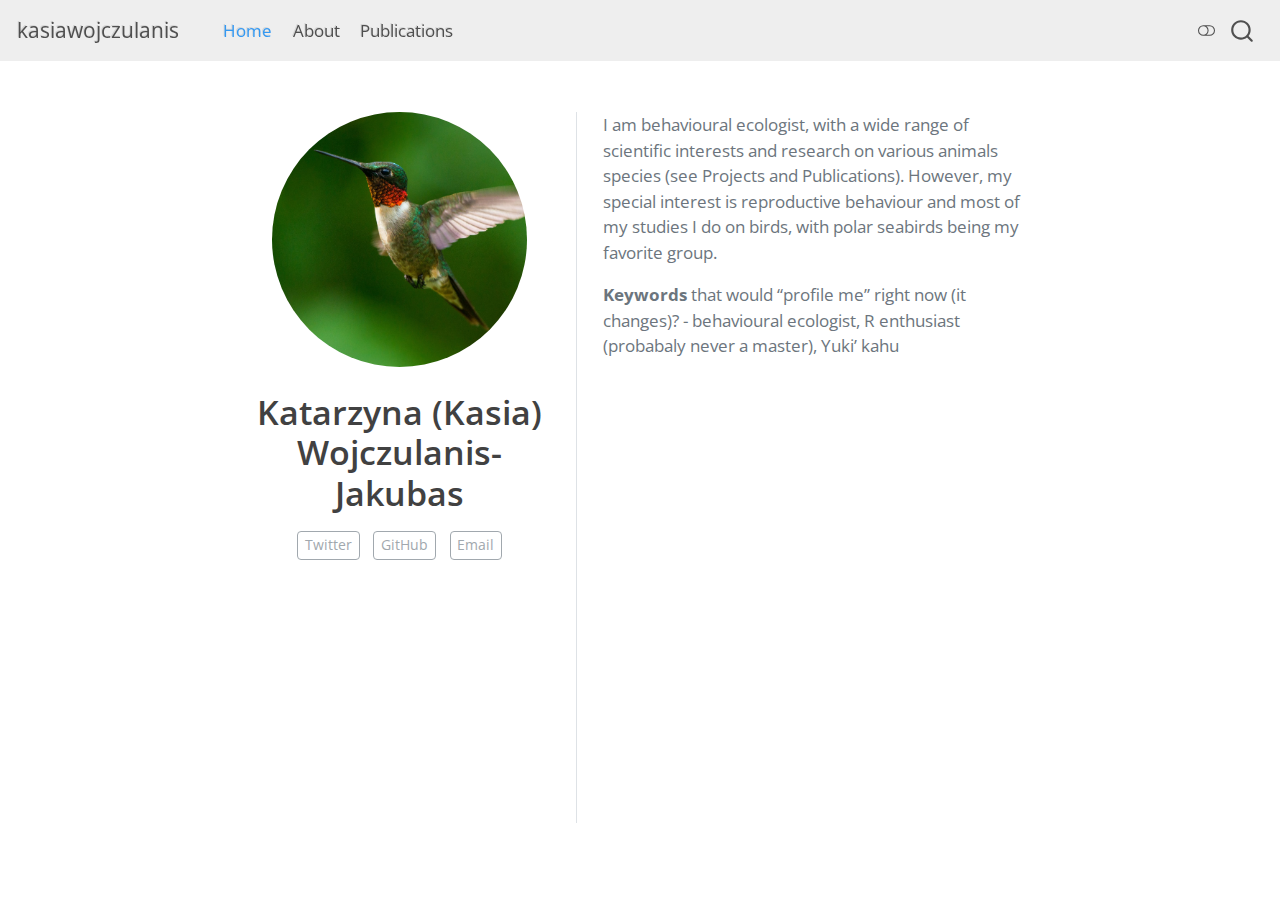
==== docs/index.html @ f1d2ea13 "front page and layout" ====
<!DOCTYPE html>
<html xmlns="http://www.w3.org/1999/xhtml" lang="en" xml:lang="en"><head>

<meta charset="utf-8">
<meta name="generator" content="quarto-1.3.450">

<meta name="viewport" content="width=device-width, initial-scale=1.0, user-scalable=yes">


<title>kasiawojczulanis - Katarzyna (Kasia) Wojczulanis-Jakubas</title>
<style>
code{white-space: pre-wrap;}
span.smallcaps{font-variant: small-caps;}
div.columns{display: flex; gap: min(4vw, 1.5em);}
div.column{flex: auto; overflow-x: auto;}
div.hanging-indent{margin-left: 1.5em; text-indent: -1.5em;}
ul.task-list{list-style: none;}
ul.task-list li input[type="checkbox"] {
  width: 0.8em;
  margin: 0 0.8em 0.2em -1em; /* quarto-specific, see https://github.com/quarto-dev/quarto-cli/issues/4556 */ 
  vertical-align: middle;
}
</style>


<script src="site_libs/quarto-nav/quarto-nav.js"></script>
<script src="site_libs/quarto-nav/headroom.min.js"></script>
<script src="site_libs/clipboard/clipboard.min.js"></script>
<script src="site_libs/quarto-search/autocomplete.umd.js"></script>
<script src="site_libs/quarto-search/fuse.min.js"></script>
<script src="site_libs/quarto-search/quarto-search.js"></script>
<meta name="quarto:offset" content="./">
<script src="site_libs/quarto-html/quarto.js"></script>
<script src="site_libs/quarto-html/popper.min.js"></script>
<script src="site_libs/quarto-html/tippy.umd.min.js"></script>
<link href="site_libs/quarto-html/tippy.css" rel="stylesheet">
<link href="site_libs/quarto-html/quarto-syntax-highlighting.css" rel="stylesheet" class="quarto-color-scheme" id="quarto-text-highlighting-styles">
<link href="site_libs/quarto-html/quarto-syntax-highlighting-dark.css" rel="prefetch" class="quarto-color-scheme quarto-color-alternate" id="quarto-text-highlighting-styles">
<script src="site_libs/bootstrap/bootstrap.min.js"></script>
<link href="site_libs/bootstrap/bootstrap-icons.css" rel="stylesheet">
<link href="site_libs/bootstrap/bootstrap.min.css" rel="stylesheet" class="quarto-color-scheme" id="quarto-bootstrap" data-mode="light">
<link href="site_libs/bootstrap/bootstrap-dark.min.css" rel="prefetch" class="quarto-color-scheme quarto-color-alternate" id="quarto-bootstrap" data-mode="dark">
<script id="quarto-search-options" type="application/json">{
  "location": "navbar",
  "copy-button": false,
  "collapse-after": 3,
  "panel-placement": "end",
  "type": "overlay",
  "limit": 20,
  "language": {
    "search-no-results-text": "No results",
    "search-matching-documents-text": "matching documents",
    "search-copy-link-title": "Copy link to search",
    "search-hide-matches-text": "Hide additional matches",
    "search-more-match-text": "more match in this document",
    "search-more-matches-text": "more matches in this document",
    "search-clear-button-title": "Clear",
    "search-detached-cancel-button-title": "Cancel",
    "search-submit-button-title": "Submit",
    "search-label": "Search"
  }
}</script>


<link rel="stylesheet" href="styles.css">
</head>

<body class="nav-fixed fullcontent">

<div id="quarto-search-results"></div>
  <header id="quarto-header" class="headroom fixed-top">
    <nav class="navbar navbar-expand-lg navbar-dark ">
      <div class="navbar-container container-fluid">
      <div class="navbar-brand-container">
    <a class="navbar-brand" href="./index.html">
    <span class="navbar-title">kasiawojczulanis</span>
    </a>
  </div>
            <div id="quarto-search" class="" title="Search"></div>
          <button class="navbar-toggler" type="button" data-bs-toggle="collapse" data-bs-target="#navbarCollapse" aria-controls="navbarCollapse" aria-expanded="false" aria-label="Toggle navigation" onclick="if (window.quartoToggleHeadroom) { window.quartoToggleHeadroom(); }">
  <span class="navbar-toggler-icon"></span>
</button>
          <div class="collapse navbar-collapse" id="navbarCollapse">
            <ul class="navbar-nav navbar-nav-scroll me-auto">
  <li class="nav-item">
    <a class="nav-link active" href="./index.html" rel="" target="" aria-current="page">
 <span class="menu-text">Home</span></a>
  </li>  
  <li class="nav-item">
    <a class="nav-link" href="./about.html" rel="" target="">
 <span class="menu-text">About</span></a>
  </li>  
  <li class="nav-item">
    <a class="nav-link" href="./publications.html" rel="" target="">
 <span class="menu-text">Publications</span></a>
  </li>  
</ul>
            <div class="quarto-navbar-tools ms-auto">
  <a href="" class="quarto-color-scheme-toggle quarto-navigation-tool  px-1" onclick="window.quartoToggleColorScheme(); return false;" title="Toggle dark mode"><i class="bi"></i></a>
</div>
          </div> <!-- /navcollapse -->
      </div> <!-- /container-fluid -->
    </nav>
</header>
<!-- content -->
<div id="quarto-content" class="quarto-container page-columns page-rows-contents page-layout-article page-navbar">
<!-- sidebar -->
<!-- margin-sidebar -->
    
<!-- main -->
<div class="quarto-about-trestles">
  <div class="about-entity">
    <img src="ja.jpg" class="about-image
  round " style="height: 15em; width: 15em;">
<header id="title-block-header" class="quarto-title-block default">
<div class="quarto-title">
<h1 class="title">Katarzyna (Kasia) Wojczulanis-Jakubas</h1>
</div>
<div class="quarto-title-meta">
  </div>
</header>
    <div class="about-links">
  <a href="https://twitter.com/wojczulanis13" class="about-link" rel="" target="">
     <span class="about-link-text">Twitter</span>
  </a>
  <a href="https://github.com/kasiawojczulanis" class="about-link" rel="" target="">
     <span class="about-link-text">GitHub</span>
  </a>
  <a href="mailto:katarzyna.wojczulanis-jakubas@ug.edu.pl" class="about-link" rel="" target="">
     <span class="about-link-text">Email</span>
  </a>
</div>
  </div>
  <div class="about-contents"><main class="content" id="quarto-document-content">
<p>I am behavioural ecologist, with a wide range of scientific interests and research on various animals species (see Projects and Publications). However, my special interest is reproductive behaviour and most of my studies I do on birds, with polar seabirds being my favorite group.</p>
<p><strong>Keywords</strong> that would “profile me” right now (it changes)? - behavioural ecologist, R enthusiast (probabaly never a master), Yuki’ kahu</p>


</main></div>
</div>
 <!-- /main -->
<script id="quarto-html-after-body" type="application/javascript">
window.document.addEventListener("DOMContentLoaded", function (event) {
  const toggleBodyColorMode = (bsSheetEl) => {
    const mode = bsSheetEl.getAttribute("data-mode");
    const bodyEl = window.document.querySelector("body");
    if (mode === "dark") {
      bodyEl.classList.add("quarto-dark");
      bodyEl.classList.remove("quarto-light");
    } else {
      bodyEl.classList.add("quarto-light");
      bodyEl.classList.remove("quarto-dark");
    }
  }
  const toggleBodyColorPrimary = () => {
    const bsSheetEl = window.document.querySelector("link#quarto-bootstrap");
    if (bsSheetEl) {
      toggleBodyColorMode(bsSheetEl);
    }
  }
  toggleBodyColorPrimary();  
  const disableStylesheet = (stylesheets) => {
    for (let i=0; i < stylesheets.length; i++) {
      const stylesheet = stylesheets[i];
      stylesheet.rel = 'prefetch';
    }
  }
  const enableStylesheet = (stylesheets) => {
    for (let i=0; i < stylesheets.length; i++) {
      const stylesheet = stylesheets[i];
      stylesheet.rel = 'stylesheet';
    }
  }
  const manageTransitions = (selector, allowTransitions) => {
    const els = window.document.querySelectorAll(selector);
    for (let i=0; i < els.length; i++) {
      const el = els[i];
      if (allowTransitions) {
        el.classList.remove('notransition');
      } else {
        el.classList.add('notransition');
      }
    }
  }
  const toggleColorMode = (alternate) => {
    // Switch the stylesheets
    const alternateStylesheets = window.document.querySelectorAll('link.quarto-color-scheme.quarto-color-alternate');
    manageTransitions('#quarto-margin-sidebar .nav-link', false);
    if (alternate) {
      enableStylesheet(alternateStylesheets);
      for (const sheetNode of alternateStylesheets) {
        if (sheetNode.id === "quarto-bootstrap") {
          toggleBodyColorMode(sheetNode);
        }
      }
    } else {
      disableStylesheet(alternateStylesheets);
      toggleBodyColorPrimary();
    }
    manageTransitions('#quarto-margin-sidebar .nav-link', true);
    // Switch the toggles
    const toggles = window.document.querySelectorAll('.quarto-color-scheme-toggle');
    for (let i=0; i < toggles.length; i++) {
      const toggle = toggles[i];
      if (toggle) {
        if (alternate) {
          toggle.classList.add("alternate");     
        } else {
          toggle.classList.remove("alternate");
        }
      }
    }
    // Hack to workaround the fact that safari doesn't
    // properly recolor the scrollbar when toggling (#1455)
    if (navigator.userAgent.indexOf('Safari') > 0 && navigator.userAgent.indexOf('Chrome') == -1) {
      manageTransitions("body", false);
      window.scrollTo(0, 1);
      setTimeout(() => {
        window.scrollTo(0, 0);
        manageTransitions("body", true);
      }, 40);  
    }
  }
  const isFileUrl = () => { 
    return window.location.protocol === 'file:';
  }
  const hasAlternateSentinel = () => {  
    let styleSentinel = getColorSchemeSentinel();
    if (styleSentinel !== null) {
      return styleSentinel === "alternate";
    } else {
      return false;
    }
  }
  const setStyleSentinel = (alternate) => {
    const value = alternate ? "alternate" : "default";
    if (!isFileUrl()) {
      window.localStorage.setItem("quarto-color-scheme", value);
    } else {
      localAlternateSentinel = value;
    }
  }
  const getColorSchemeSentinel = () => {
    if (!isFileUrl()) {
      const storageValue = window.localStorage.getItem("quarto-color-scheme");
      return storageValue != null ? storageValue : localAlternateSentinel;
    } else {
      return localAlternateSentinel;
    }
  }
  let localAlternateSentinel = 'default';
  // Dark / light mode switch
  window.quartoToggleColorScheme = () => {
    // Read the current dark / light value 
    let toAlternate = !hasAlternateSentinel();
    toggleColorMode(toAlternate);
    setStyleSentinel(toAlternate);
  };
  // Ensure there is a toggle, if there isn't float one in the top right
  if (window.document.querySelector('.quarto-color-scheme-toggle') === null) {
    const a = window.document.createElement('a');
    a.classList.add('top-right');
    a.classList.add('quarto-color-scheme-toggle');
    a.href = "";
    a.onclick = function() { try { window.quartoToggleColorScheme(); } catch {} return false; };
    const i = window.document.createElement("i");
    i.classList.add('bi');
    a.appendChild(i);
    window.document.body.appendChild(a);
  }
  // Switch to dark mode if need be
  if (hasAlternateSentinel()) {
    toggleColorMode(true);
  } else {
    toggleColorMode(false);
  }
  const isCodeAnnotation = (el) => {
    for (const clz of el.classList) {
      if (clz.startsWith('code-annotation-')) {                     
        return true;
      }
    }
    return false;
  }
  const clipboard = new window.ClipboardJS('.code-copy-button', {
    text: function(trigger) {
      const codeEl = trigger.previousElementSibling.cloneNode(true);
      for (const childEl of codeEl.children) {
        if (isCodeAnnotation(childEl)) {
          childEl.remove();
        }
      }
      return codeEl.innerText;
    }
  });
  clipboard.on('success', function(e) {
    // button target
    const button = e.trigger;
    // don't keep focus
    button.blur();
    // flash "checked"
    button.classList.add('code-copy-button-checked');
    var currentTitle = button.getAttribute("title");
    button.setAttribute("title", "Copied!");
    let tooltip;
    if (window.bootstrap) {
      button.setAttribute("data-bs-toggle", "tooltip");
      button.setAttribute("data-bs-placement", "left");
      button.setAttribute("data-bs-title", "Copied!");
      tooltip = new bootstrap.Tooltip(button, 
        { trigger: "manual", 
          customClass: "code-copy-button-tooltip",
          offset: [0, -8]});
      tooltip.show();    
    }
    setTimeout(function() {
      if (tooltip) {
        tooltip.hide();
        button.removeAttribute("data-bs-title");
        button.removeAttribute("data-bs-toggle");
        button.removeAttribute("data-bs-placement");
      }
      button.setAttribute("title", currentTitle);
      button.classList.remove('code-copy-button-checked');
    }, 1000);
    // clear code selection
    e.clearSelection();
  });
  function tippyHover(el, contentFn) {
    const config = {
      allowHTML: true,
      content: contentFn,
      maxWidth: 500,
      delay: 100,
      arrow: false,
      appendTo: function(el) {
          return el.parentElement;
      },
      interactive: true,
      interactiveBorder: 10,
      theme: 'quarto',
      placement: 'bottom-start'
    };
    window.tippy(el, config); 
  }
  const noterefs = window.document.querySelectorAll('a[role="doc-noteref"]');
  for (var i=0; i<noterefs.length; i++) {
    const ref = noterefs[i];
    tippyHover(ref, function() {
      // use id or data attribute instead here
      let href = ref.getAttribute('data-footnote-href') || ref.getAttribute('href');
      try { href = new URL(href).hash; } catch {}
      const id = href.replace(/^#\/?/, "");
      const note = window.document.getElementById(id);
      return note.innerHTML;
    });
  }
      let selectedAnnoteEl;
      const selectorForAnnotation = ( cell, annotation) => {
        let cellAttr = 'data-code-cell="' + cell + '"';
        let lineAttr = 'data-code-annotation="' +  annotation + '"';
        const selector = 'span[' + cellAttr + '][' + lineAttr + ']';
        return selector;
      }
      const selectCodeLines = (annoteEl) => {
        const doc = window.document;
        const targetCell = annoteEl.getAttribute("data-target-cell");
        const targetAnnotation = annoteEl.getAttribute("data-target-annotation");
        const annoteSpan = window.document.querySelector(selectorForAnnotation(targetCell, targetAnnotation));
        const lines = annoteSpan.getAttribute("data-code-lines").split(",");
        const lineIds = lines.map((line) => {
          return targetCell + "-" + line;
        })
        let top = null;
        let height = null;
        let parent = null;
        if (lineIds.length > 0) {
            //compute the position of the single el (top and bottom and make a div)
            const el = window.document.getElementById(lineIds[0]);
            top = el.offsetTop;
            height = el.offsetHeight;
            parent = el.parentElement.parentElement;
          if (lineIds.length > 1) {
            const lastEl = window.document.getElementById(lineIds[lineIds.length - 1]);
            const bottom = lastEl.offsetTop + lastEl.offsetHeight;
            height = bottom - top;
          }
          if (top !== null && height !== null && parent !== null) {
            // cook up a div (if necessary) and position it 
            let div = window.document.getElementById("code-annotation-line-highlight");
            if (div === null) {
              div = window.document.createElement("div");
              div.setAttribute("id", "code-annotation-line-highlight");
              div.style.position = 'absolute';
              parent.appendChild(div);
            }
            div.style.top = top - 2 + "px";
            div.style.height = height + 4 + "px";
            let gutterDiv = window.document.getElementById("code-annotation-line-highlight-gutter");
            if (gutterDiv === null) {
              gutterDiv = window.document.createElement("div");
              gutterDiv.setAttribute("id", "code-annotation-line-highlight-gutter");
              gutterDiv.style.position = 'absolute';
              const codeCell = window.document.getElementById(targetCell);
              const gutter = codeCell.querySelector('.code-annotation-gutter');
              gutter.appendChild(gutterDiv);
            }
            gutterDiv.style.top = top - 2 + "px";
            gutterDiv.style.height = height + 4 + "px";
          }
          selectedAnnoteEl = annoteEl;
        }
      };
      const unselectCodeLines = () => {
        const elementsIds = ["code-annotation-line-highlight", "code-annotation-line-highlight-gutter"];
        elementsIds.forEach((elId) => {
          const div = window.document.getElementById(elId);
          if (div) {
            div.remove();
          }
        });
        selectedAnnoteEl = undefined;
      };
      // Attach click handler to the DT
      const annoteDls = window.document.querySelectorAll('dt[data-target-cell]');
      for (const annoteDlNode of annoteDls) {
        annoteDlNode.addEventListener('click', (event) => {
          const clickedEl = event.target;
          if (clickedEl !== selectedAnnoteEl) {
            unselectCodeLines();
            const activeEl = window.document.querySelector('dt[data-target-cell].code-annotation-active');
            if (activeEl) {
              activeEl.classList.remove('code-annotation-active');
            }
            selectCodeLines(clickedEl);
            clickedEl.classList.add('code-annotation-active');
          } else {
            // Unselect the line
            unselectCodeLines();
            clickedEl.classList.remove('code-annotation-active');
          }
        });
      }
  const findCites = (el) => {
    const parentEl = el.parentElement;
    if (parentEl) {
      const cites = parentEl.dataset.cites;
      if (cites) {
        return {
          el,
          cites: cites.split(' ')
        };
      } else {
        return findCites(el.parentElement)
      }
    } else {
      return undefined;
    }
  };
  var bibliorefs = window.document.querySelectorAll('a[role="doc-biblioref"]');
  for (var i=0; i<bibliorefs.length; i++) {
    const ref = bibliorefs[i];
    const citeInfo = findCites(ref);
    if (citeInfo) {
      tippyHover(citeInfo.el, function() {
        var popup = window.document.createElement('div');
        citeInfo.cites.forEach(function(cite) {
          var citeDiv = window.document.createElement('div');
          citeDiv.classList.add('hanging-indent');
          citeDiv.classList.add('csl-entry');
          var biblioDiv = window.document.getElementById('ref-' + cite);
          if (biblioDiv) {
            citeDiv.innerHTML = biblioDiv.innerHTML;
          }
          popup.appendChild(citeDiv);
        });
        return popup.innerHTML;
      });
    }
  }
});
</script>
</div> <!-- /content -->



</body></html>
---- docs/site_libs/quarto-html/tippy.css ----
.tippy-box[data-animation=fade][data-state=hidden]{opacity:0}[data-tippy-root]{max-width:calc(100vw - 10px)}.tippy-box{position:relative;background-color:#333;color:#fff;border-radius:4px;font-size:14px;line-height:1.4;white-space:normal;outline:0;transition-property:transform,visibility,opacity}.tippy-box[data-placement^=top]>.tippy-arrow{bottom:0}.tippy-box[data-placement^=top]>.tippy-arrow:before{bottom:-7px;left:0;border-width:8px 8px 0;border-top-color:initial;transform-origin:center top}.tippy-box[data-placement^=bottom]>.tippy-arrow{top:0}.tippy-box[data-placement^=bottom]>.tippy-arrow:before{top:-7px;left:0;border-width:0 8px 8px;border-bottom-color:initial;transform-origin:center bottom}.tippy-box[data-placement^=left]>.tippy-arrow{right:0}.tippy-box[data-placement^=left]>.tippy-arrow:before{border-width:8px 0 8px 8px;border-left-color:initial;right:-7px;transform-origin:center left}.tippy-box[data-placement^=right]>.tippy-arrow{left:0}.tippy-box[data-placement^=right]>.tippy-arrow:before{left:-7px;border-width:8px 8px 8px 0;border-right-color:initial;transform-origin:center right}.tippy-box[data-inertia][data-state=visible]{transition-timing-function:cubic-bezier(.54,1.5,.38,1.11)}.tippy-arrow{width:16px;height:16px;color:#333}.tippy-arrow:before{content:"";position:absolute;border-color:transparent;border-style:solid}.tippy-content{position:relative;padding:5px 9px;z-index:1}
---- docs/site_libs/quarto-html/quarto-syntax-highlighting.css ----
/* quarto syntax highlight colors */
:root {
  --quarto-hl-ot-color: #003B4F;
  --quarto-hl-at-color: #657422;
  --quarto-hl-ss-color: #20794D;
  --quarto-hl-an-color: #5E5E5E;
  --quarto-hl-fu-color: #4758AB;
  --quarto-hl-st-color: #20794D;
  --quarto-hl-cf-color: #003B4F;
  --quarto-hl-op-color: #5E5E5E;
  --quarto-hl-er-color: #AD0000;
  --quarto-hl-bn-color: #AD0000;
  --quarto-hl-al-color: #AD0000;
  --quarto-hl-va-color: #111111;
  --quarto-hl-bu-color: inherit;
  --quarto-hl-ex-color: inherit;
  --quarto-hl-pp-color: #AD0000;
  --quarto-hl-in-color: #5E5E5E;
  --quarto-hl-vs-color: #20794D;
  --quarto-hl-wa-color: #5E5E5E;
  --quarto-hl-do-color: #5E5E5E;
  --quarto-hl-im-color: #00769E;
  --quarto-hl-ch-color: #20794D;
  --quarto-hl-dt-color: #AD0000;
  --quarto-hl-fl-color: #AD0000;
  --quarto-hl-co-color: #5E5E5E;
  --quarto-hl-cv-color: #5E5E5E;
  --quarto-hl-cn-color: #8f5902;
  --quarto-hl-sc-color: #5E5E5E;
  --quarto-hl-dv-color: #AD0000;
  --quarto-hl-kw-color: #003B4F;
}

/* other quarto variables */
:root {
  --quarto-font-monospace: SFMono-Regular, Menlo, Monaco, Consolas, "Liberation Mono", "Courier New", monospace;
}

pre > code.sourceCode > span {
  color: #003B4F;
}

code span {
  color: #003B4F;
}

code.sourceCode > span {
  color: #003B4F;
}

div.sourceCode,
div.sourceCode pre.sourceCode {
  color: #003B4F;
}

code span.ot {
  color: #003B4F;
  font-style: inherit;
}

code span.at {
  color: #657422;
  font-style: inherit;
}

code span.ss {
  color: #20794D;
  font-style: inherit;
}

code span.an {
  color: #5E5E5E;
  font-style: inherit;
}

code span.fu {
  color: #4758AB;
  font-style: inherit;
}

code span.st {
  color: #20794D;
  font-style: inherit;
}

code span.cf {
  color: #003B4F;
  font-style: inherit;
}

code span.op {
  color: #5E5E5E;
  font-style: inherit;
}

code span.er {
  color: #AD0000;
  font-style: inherit;
}

code span.bn {
  color: #AD0000;
  font-style: inherit;
}

code span.al {
  color: #AD0000;
  font-style: inherit;
}

code span.va {
  color: #111111;
  font-style: inherit;
}

code span.bu {
  font-style: inherit;
}

code span.ex {
  font-style: inherit;
}

code span.pp {
  color: #AD0000;
  font-style: inherit;
}

code span.in {
  color: #5E5E5E;
  font-style: inherit;
}

code span.vs {
  color: #20794D;
  font-style: inherit;
}

code span.wa {
  color: #5E5E5E;
  font-style: italic;
}

code span.do {
  color: #5E5E5E;
  font-style: italic;
}

code span.im {
  color: #00769E;
  font-style: inherit;
}

code span.ch {
  color: #20794D;
  font-style: inherit;
}

code span.dt {
  color: #AD0000;
  font-style: inherit;
}

code span.fl {
  color: #AD0000;
  font-style: inherit;
}

code span.co {
  color: #5E5E5E;
  font-style: inherit;
}

code span.cv {
  color: #5E5E5E;
  font-style: italic;
}

code span.cn {
  color: #8f5902;
  font-style: inherit;
}

code span.sc {
  color: #5E5E5E;
  font-style: inherit;
}

code span.dv {
  color: #AD0000;
  font-style: inherit;
}

code span.kw {
  color: #003B4F;
  font-style: inherit;
}

.prevent-inlining {
  content: "</";
}

/*# sourceMappingURL=debc5d5d77c3f9108843748ff7464032.css.map */
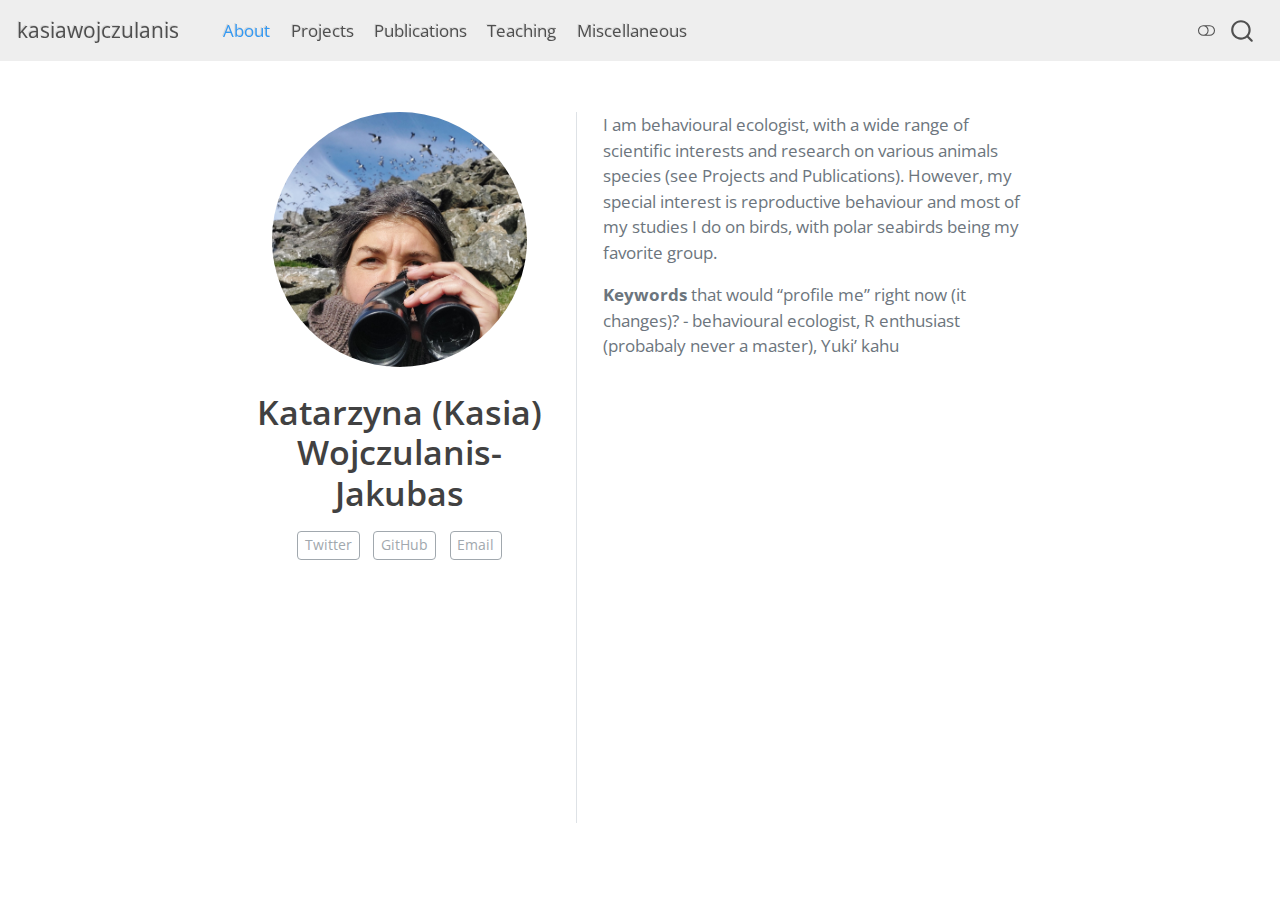
==== commit 674c3c83: "fix 1828" ====
--- a/docs/index.html
+++ b/docs/index.html
@@ -84,15 +84,23 @@
             <ul class="navbar-nav navbar-nav-scroll me-auto">
   <li class="nav-item">
     <a class="nav-link active" href="./index.html" rel="" target="" aria-current="page">
- <span class="menu-text">Home</span></a>
+ <span class="menu-text">About</span></a>
   </li>  
   <li class="nav-item">
-    <a class="nav-link" href="./about.html" rel="" target="">
- <span class="menu-text">About</span></a>
+    <a class="nav-link" href="./projects.html" rel="" target="">
+ <span class="menu-text">Projects</span></a>
   </li>  
   <li class="nav-item">
     <a class="nav-link" href="./publications.html" rel="" target="">
  <span class="menu-text">Publications</span></a>
+  </li>  
+  <li class="nav-item">
+    <a class="nav-link" href="./teaching.html" rel="" target="">
+ <span class="menu-text">Teaching</span></a>
+  </li>  
+  <li class="nav-item">
+    <a class="nav-link" href="./miscellaneous.html" rel="" target="">
+ <span class="menu-text">Miscellaneous</span></a>
   </li>  
 </ul>
             <div class="quarto-navbar-tools ms-auto">
--- a/docs/site_libs/quarto-html/quarto-syntax-highlighting-dark.css
+++ b/docs/site_libs/quarto-html/quarto-syntax-highlighting-dark.css
@@ -0,0 +1,189 @@
+/* quarto syntax highlight colors */
+:root {
+  --quarto-hl-al-color: #f07178;
+  --quarto-hl-an-color: #d4d0ab;
+  --quarto-hl-at-color: #00e0e0;
+  --quarto-hl-bn-color: #d4d0ab;
+  --quarto-hl-bu-color: #abe338;
+  --quarto-hl-ch-color: #abe338;
+  --quarto-hl-co-color: #f8f8f2;
+  --quarto-hl-cv-color: #ffd700;
+  --quarto-hl-cn-color: #ffd700;
+  --quarto-hl-cf-color: #ffa07a;
+  --quarto-hl-dt-color: #ffa07a;
+  --quarto-hl-dv-color: #d4d0ab;
+  --quarto-hl-do-color: #f8f8f2;
+  --quarto-hl-er-color: #f07178;
+  --quarto-hl-ex-color: #00e0e0;
+  --quarto-hl-fl-color: #d4d0ab;
+  --quarto-hl-fu-color: #ffa07a;
+  --quarto-hl-im-color: #abe338;
+  --quarto-hl-in-color: #d4d0ab;
+  --quarto-hl-kw-color: #ffa07a;
+  --quarto-hl-op-color: #ffa07a;
+  --quarto-hl-ot-color: #00e0e0;
+  --quarto-hl-pp-color: #dcc6e0;
+  --quarto-hl-re-color: #00e0e0;
+  --quarto-hl-sc-color: #abe338;
+  --quarto-hl-ss-color: #abe338;
+  --quarto-hl-st-color: #abe338;
+  --quarto-hl-va-color: #00e0e0;
+  --quarto-hl-vs-color: #abe338;
+  --quarto-hl-wa-color: #dcc6e0;
+}
+
+/* other quarto variables */
+:root {
+  --quarto-font-monospace: SFMono-Regular, Menlo, Monaco, Consolas, "Liberation Mono", "Courier New", monospace;
+}
+
+code span.al {
+  background-color: #2a0f15;
+  font-weight: bold;
+  color: #f07178;
+}
+
+code span.an {
+  color: #d4d0ab;
+}
+
+code span.at {
+  color: #00e0e0;
+}
+
+code span.bn {
+  color: #d4d0ab;
+}
+
+code span.bu {
+  color: #abe338;
+}
+
+code span.ch {
+  color: #abe338;
+}
+
+code span.co {
+  font-style: italic;
+  color: #f8f8f2;
+}
+
+code span.cv {
+  color: #ffd700;
+}
+
+code span.cn {
+  color: #ffd700;
+}
+
+code span.cf {
+  font-weight: bold;
+  color: #ffa07a;
+}
+
+code span.dt {
+  color: #ffa07a;
+}
+
+code span.dv {
+  color: #d4d0ab;
+}
+
+code span.do {
+  color: #f8f8f2;
+}
+
+code span.er {
+  color: #f07178;
+  text-decoration: underline;
+}
+
+code span.ex {
+  font-weight: bold;
+  color: #00e0e0;
+}
+
+code span.fl {
+  color: #d4d0ab;
+}
+
+code span.fu {
+  color: #ffa07a;
+}
+
+code span.im {
+  color: #abe338;
+}
+
+code span.in {
+  color: #d4d0ab;
+}
+
+code span.kw {
+  font-weight: bold;
+  color: #ffa07a;
+}
+
+pre > code.sourceCode > span {
+  color: #f8f8f2;
+}
+
+code span {
+  color: #f8f8f2;
+}
+
+code.sourceCode > span {
+  color: #f8f8f2;
+}
+
+div.sourceCode,
+div.sourceCode pre.sourceCode {
+  color: #f8f8f2;
+}
+
+code span.op {
+  color: #ffa07a;
+}
+
+code span.ot {
+  color: #00e0e0;
+}
+
+code span.pp {
+  color: #dcc6e0;
+}
+
+code span.re {
+  background-color: #f8f8f2;
+  color: #00e0e0;
+}
+
+code span.sc {
+  color: #abe338;
+}
+
+code span.ss {
+  color: #abe338;
+}
+
+code span.st {
+  color: #abe338;
+}
+
+code span.va {
+  color: #00e0e0;
+}
+
+code span.vs {
+  color: #abe338;
+}
+
+code span.wa {
+  color: #dcc6e0;
+}
+
+.prevent-inlining {
+  content: "</";
+}
+
+/*# sourceMappingURL=935a306eefa94366c21e1a970dddb765.css.map */
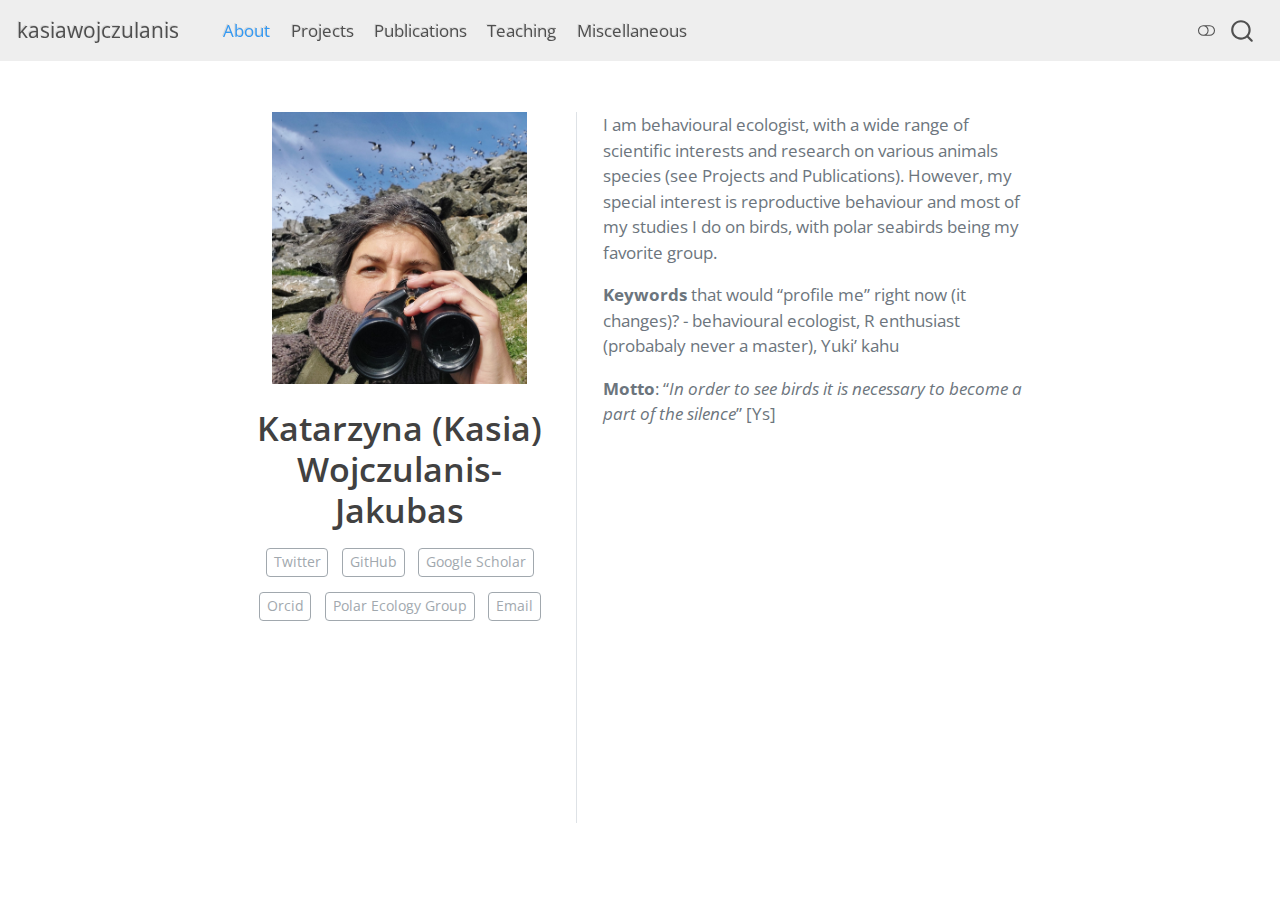
==== commit 6fca30a3: "fix 1920" ====
--- a/docs/index.html
+++ b/docs/index.html
@@ -119,7 +119,7 @@
 <div class="quarto-about-trestles">
   <div class="about-entity">
     <img src="ja.jpg" class="about-image
-  round " style="height: 15em; width: 15em;">
+  rectangle " style="width: 15em;">
 <header id="title-block-header" class="quarto-title-block default">
 <div class="quarto-title">
 <h1 class="title">Katarzyna (Kasia) Wojczulanis-Jakubas</h1>
@@ -134,6 +134,15 @@
   <a href="https://github.com/kasiawojczulanis" class="about-link" rel="" target="">
      <span class="about-link-text">GitHub</span>
   </a>
+  <a href="https://scholar.google.pl/citations?user=oGgCQtYAAAAJ&amp;hl=es" class="about-link" rel="" target="">
+     <span class="about-link-text">Google Scholar</span>
+  </a>
+  <a href="https://orcid.org/0000-0001-6230-0509" class="about-link" rel="" target="">
+     <span class="about-link-text">Orcid</span>
+  </a>
+  <a href="https://polarecologygroup.wordpress.com" class="about-link" rel="" target="">
+     <span class="about-link-text">Polar Ecology Group</span>
+  </a>
   <a href="mailto:katarzyna.wojczulanis-jakubas@ug.edu.pl" class="about-link" rel="" target="">
      <span class="about-link-text">Email</span>
   </a>
@@ -142,6 +151,7 @@
   <div class="about-contents"><main class="content" id="quarto-document-content">
 <p>I am behavioural ecologist, with a wide range of scientific interests and research on various animals species (see Projects and Publications). However, my special interest is reproductive behaviour and most of my studies I do on birds, with polar seabirds being my favorite group.</p>
 <p><strong>Keywords</strong> that would “profile me” right now (it changes)? - behavioural ecologist, R enthusiast (probabaly never a master), Yuki’ kahu</p>
+<p><strong>Motto</strong>: “<em>In order to see birds it is necessary to become a part of the silence</em>” [Ys]</p>
 
 
 </main></div>
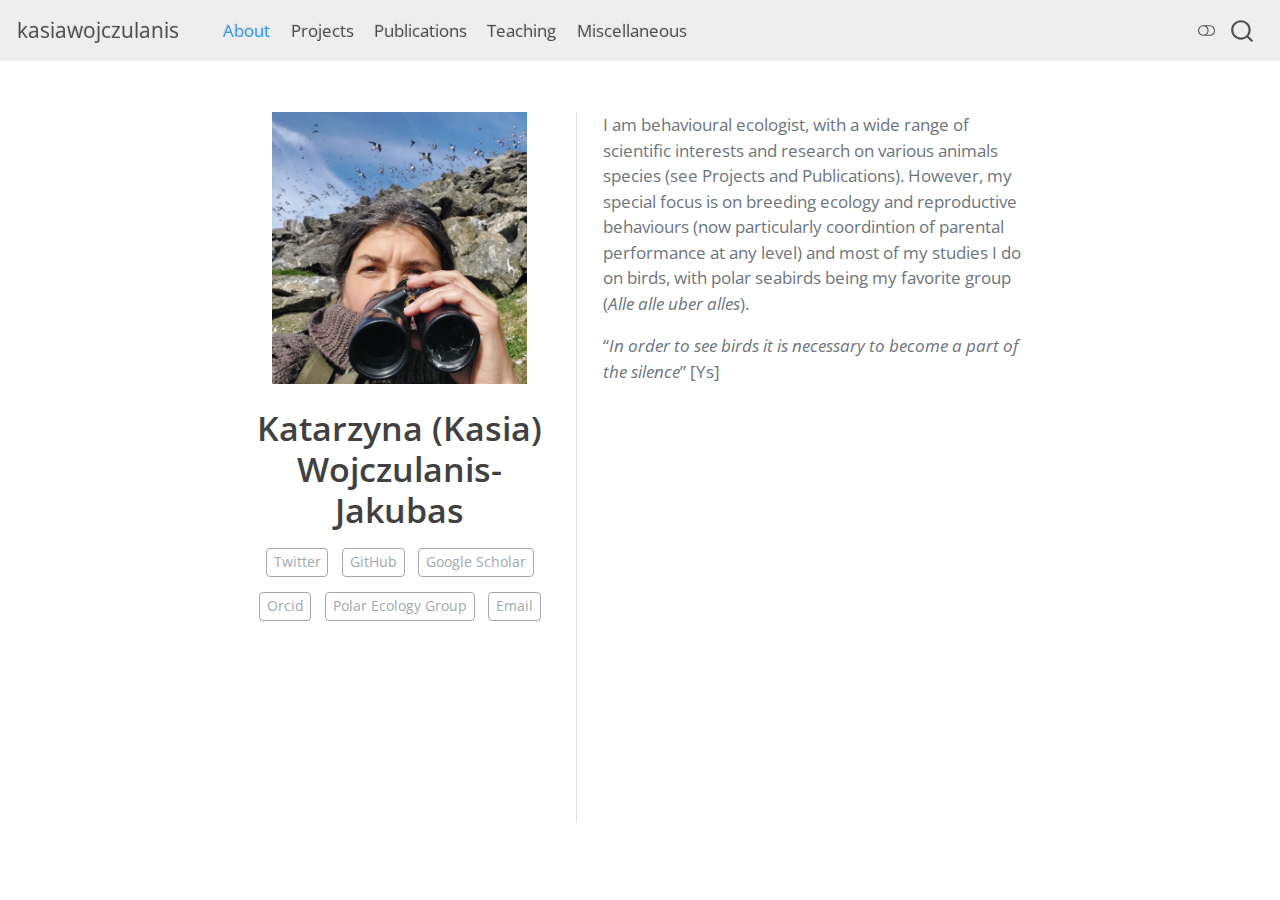
==== commit 6423d385: "added content 2912" ====
--- a/docs/index.html
+++ b/docs/index.html
@@ -149,9 +149,8 @@
 </div>
   </div>
   <div class="about-contents"><main class="content" id="quarto-document-content">
-<p>I am behavioural ecologist, with a wide range of scientific interests and research on various animals species (see Projects and Publications). However, my special interest is reproductive behaviour and most of my studies I do on birds, with polar seabirds being my favorite group.</p>
-<p><strong>Keywords</strong> that would “profile me” right now (it changes)? - behavioural ecologist, R enthusiast (probabaly never a master), Yuki’ kahu</p>
-<p><strong>Motto</strong>: “<em>In order to see birds it is necessary to become a part of the silence</em>” [Ys]</p>
+<p>I am behavioural ecologist, with a wide range of scientific interests and research on various animals species (see Projects and Publications). However, my special focus is on breeding ecology and reproductive behaviours (now particularly coordintion of parental performance at any level) and most of my studies I do on birds, with polar seabirds being my favorite group (<em>Alle alle uber alles</em>).</p>
+<p>“<em>In order to see birds it is necessary to become a part of the silence</em>” [Ys]</p>
 
 
 </main></div>
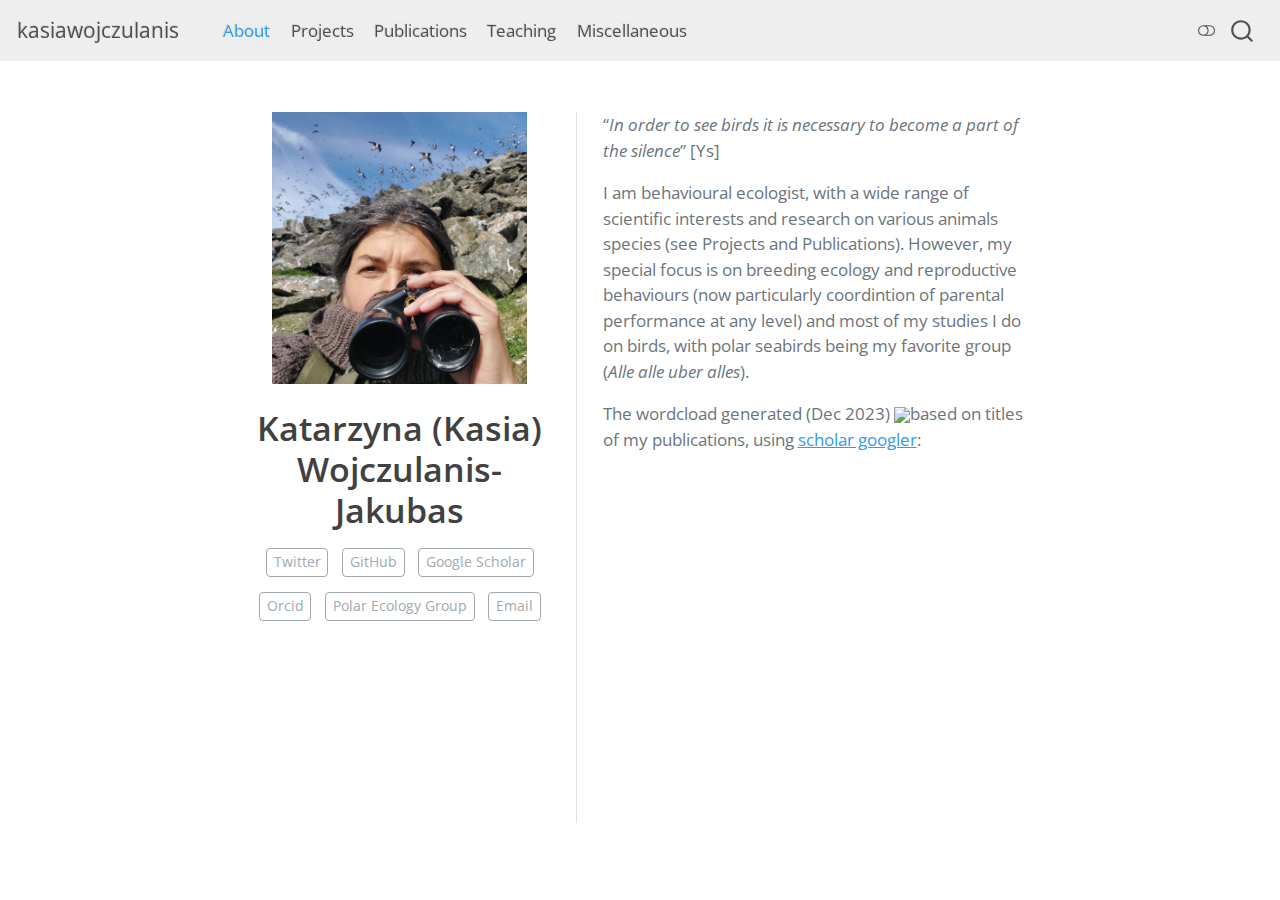
==== commit 3e9cdec4: ""wordcloud added"" ====
--- a/docs/index.html
+++ b/docs/index.html
@@ -149,8 +149,9 @@
 </div>
   </div>
   <div class="about-contents"><main class="content" id="quarto-document-content">
+<p>“<em>In order to see birds it is necessary to become a part of the silence</em>” [Ys]</p>
 <p>I am behavioural ecologist, with a wide range of scientific interests and research on various animals species (see Projects and Publications). However, my special focus is on breeding ecology and reproductive behaviours (now particularly coordintion of parental performance at any level) and most of my studies I do on birds, with polar seabirds being my favorite group (<em>Alle alle uber alles</em>).</p>
-<p>“<em>In order to see birds it is necessary to become a part of the silence</em>” [Ys]</p>
+<p>The wordcload generated (Dec 2023) <img src="wordcload_pubs1.jpg" class="img-fluid">based on titles of my publications, using <a href="https://scholargoggler.com">scholar googler</a>:</p>
 
 
 </main></div>
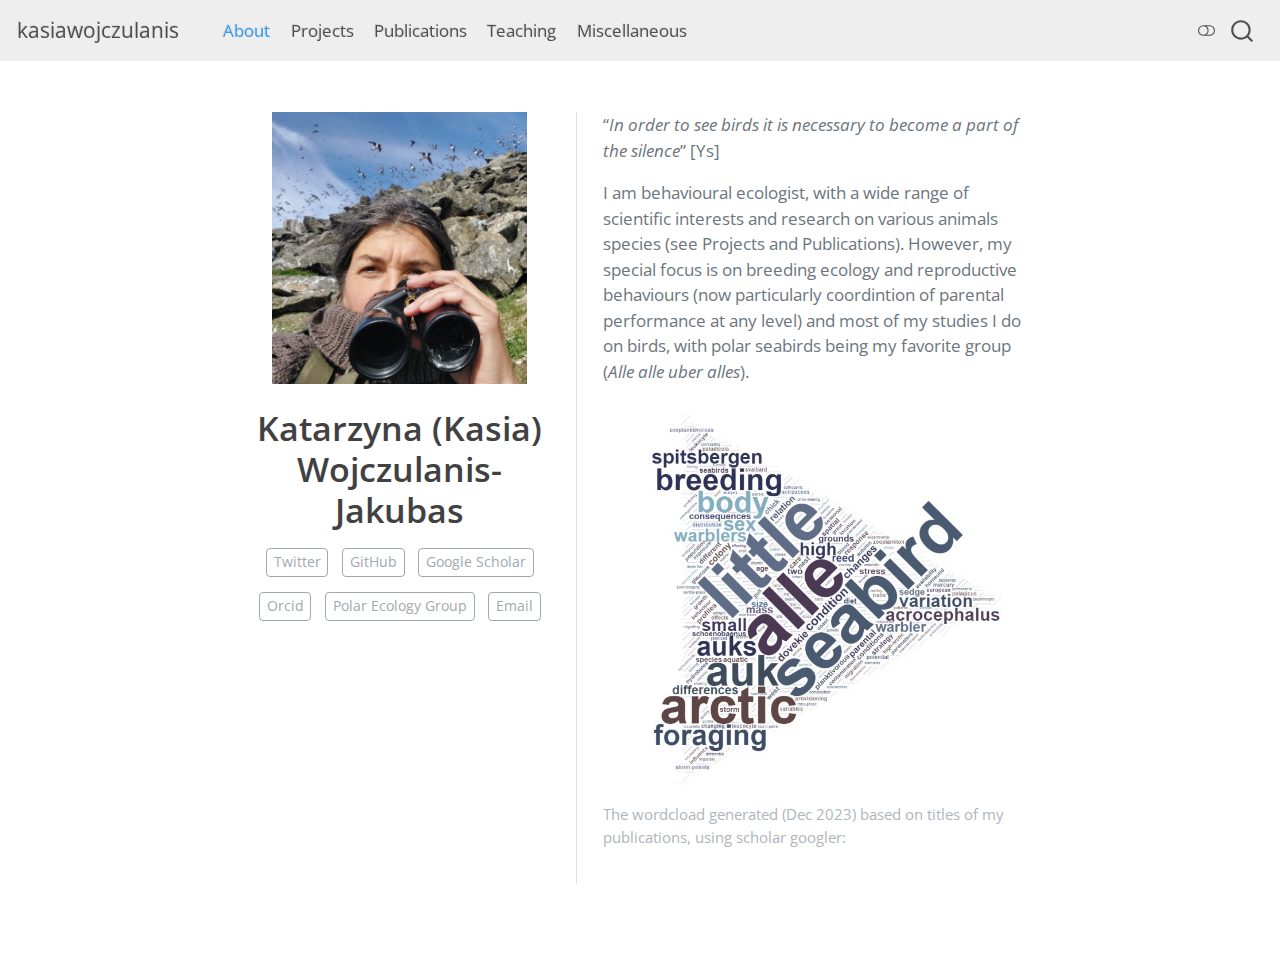
==== commit e6c51c84: "fix 1238" ====
--- a/docs/index.html
+++ b/docs/index.html
@@ -151,7 +151,12 @@
   <div class="about-contents"><main class="content" id="quarto-document-content">
 <p>“<em>In order to see birds it is necessary to become a part of the silence</em>” [Ys]</p>
 <p>I am behavioural ecologist, with a wide range of scientific interests and research on various animals species (see Projects and Publications). However, my special focus is on breeding ecology and reproductive behaviours (now particularly coordintion of parental performance at any level) and most of my studies I do on birds, with polar seabirds being my favorite group (<em>Alle alle uber alles</em>).</p>
-<p>The wordcload generated (Dec 2023) <img src="wordcload_pubs1.jpg" class="img-fluid">based on titles of my publications, using <a href="https://scholargoggler.com">scholar googler</a>:</p>
+<div class="quarto-figure quarto-figure-center">
+<figure class="figure">
+<p><img src="wordcload_pubs1.jpg" class="img-fluid figure-img" width="400"></p>
+<figcaption class="figure-caption">The wordcload generated (Dec 2023) based on titles of my publications, using scholar googler:</figcaption>
+</figure>
+</div>
 
 
 </main></div>
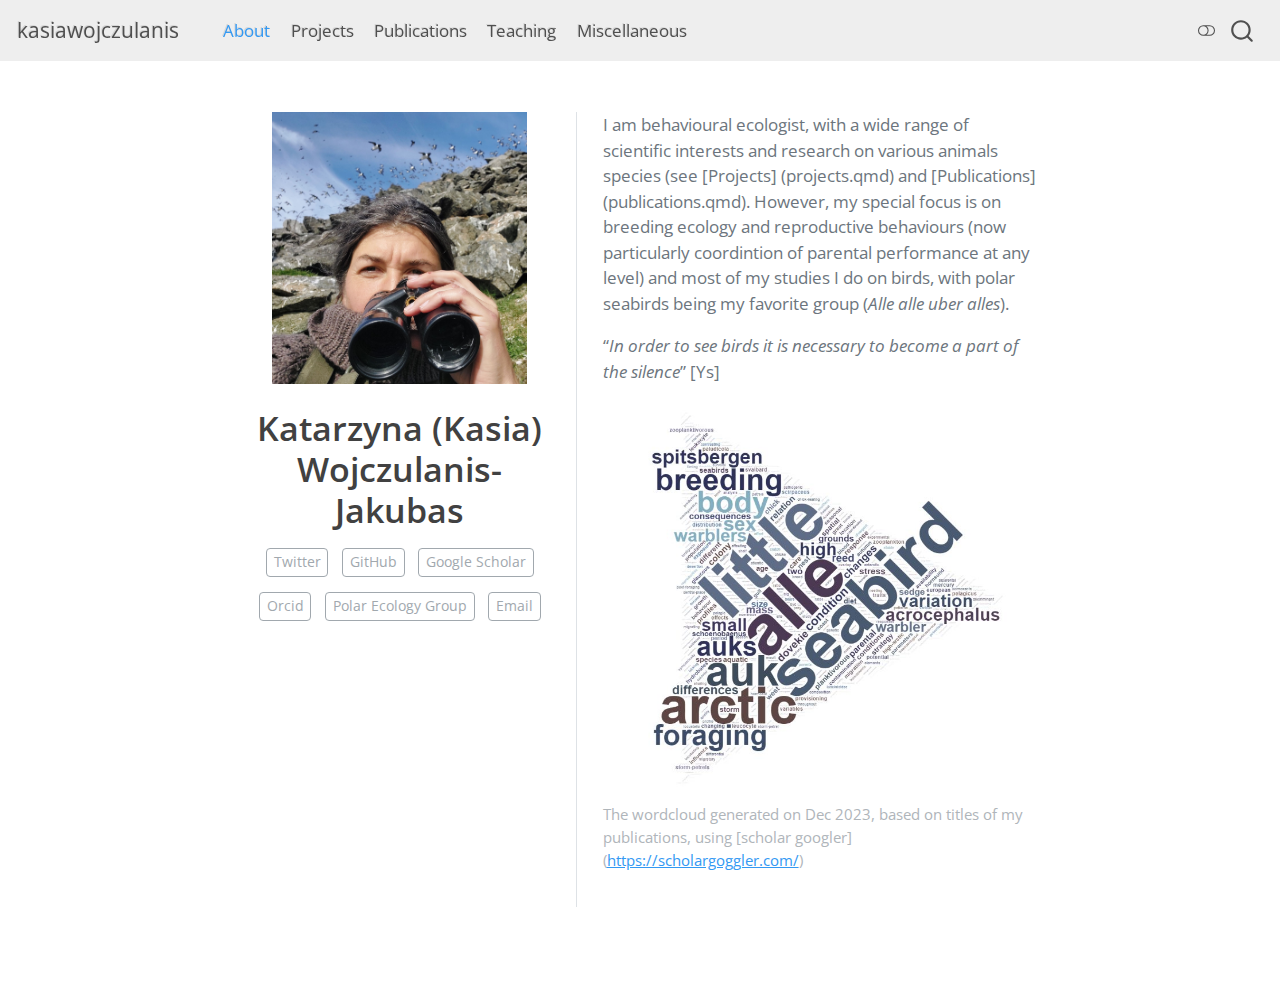
==== commit df4a6eed: "content adds 020124" ====
--- a/docs/index.html
+++ b/docs/index.html
@@ -149,12 +149,12 @@
 </div>
   </div>
   <div class="about-contents"><main class="content" id="quarto-document-content">
+<p>I am behavioural ecologist, with a wide range of scientific interests and research on various animals species (see [Projects] (projects.qmd) and [Publications] (publications.qmd). However, my special focus is on breeding ecology and reproductive behaviours (now particularly coordintion of parental performance at any level) and most of my studies I do on birds, with polar seabirds being my favorite group (<em>Alle alle uber alles</em>).</p>
 <p>“<em>In order to see birds it is necessary to become a part of the silence</em>” [Ys]</p>
-<p>I am behavioural ecologist, with a wide range of scientific interests and research on various animals species (see Projects and Publications). However, my special focus is on breeding ecology and reproductive behaviours (now particularly coordintion of parental performance at any level) and most of my studies I do on birds, with polar seabirds being my favorite group (<em>Alle alle uber alles</em>).</p>
 <div class="quarto-figure quarto-figure-center">
 <figure class="figure">
 <p><img src="wordcload_pubs1.jpg" class="img-fluid figure-img" width="400"></p>
-<figcaption class="figure-caption">The wordcload generated (Dec 2023) based on titles of my publications, using scholar googler:</figcaption>
+<figcaption class="figure-caption">The wordcloud generated on Dec 2023, based on titles of my publications, using [scholar googler](<a href="https://scholargoggler.com/" class="uri">https://scholargoggler.com/</a>)</figcaption>
 </figure>
 </div>
 
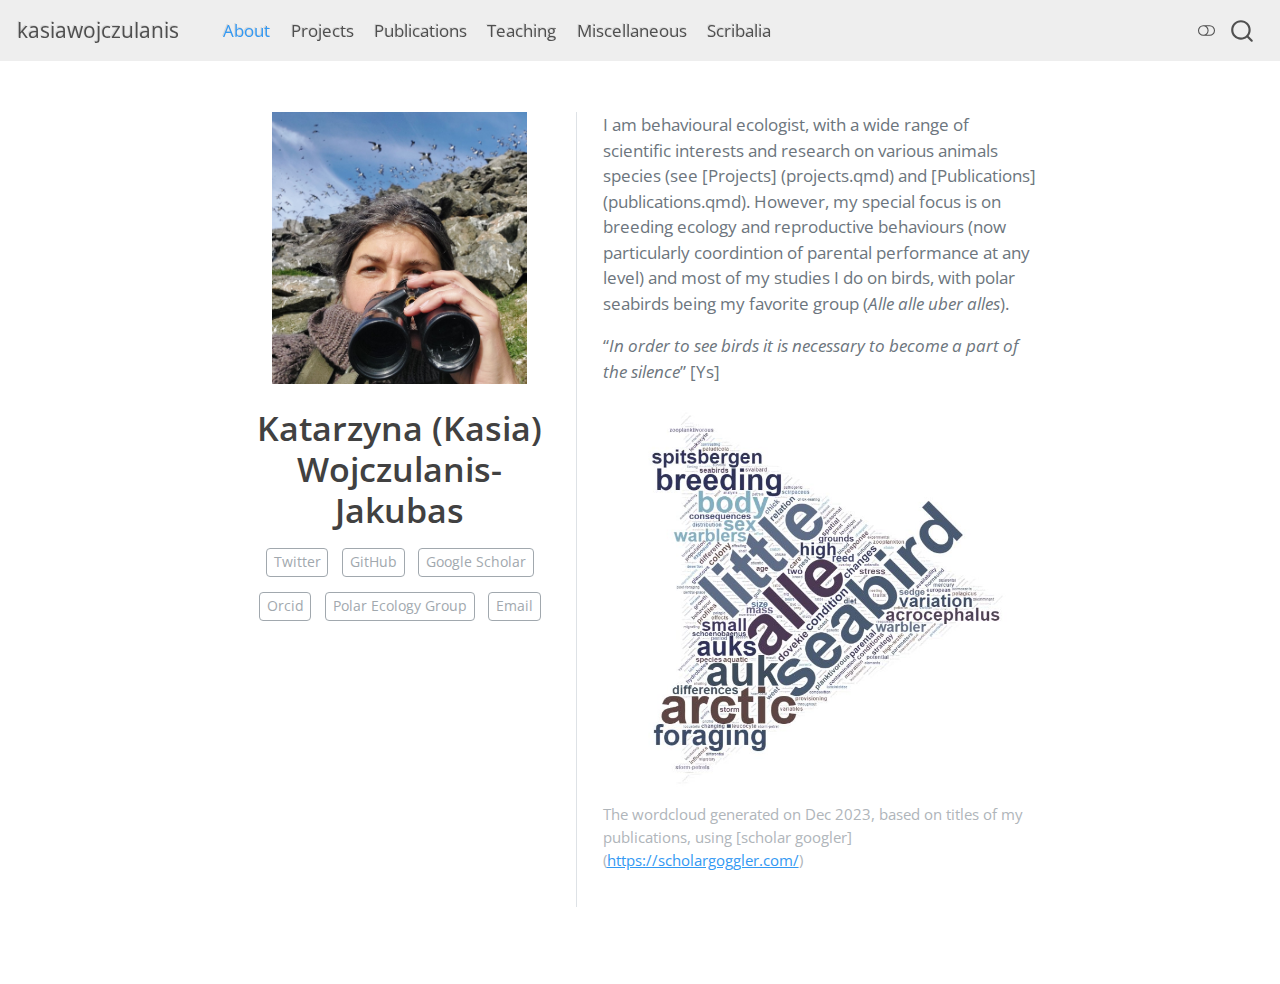
==== commit 0ee4f635: "scribalia fix" ====
--- a/docs/index.html
+++ b/docs/index.html
@@ -101,6 +101,10 @@
   <li class="nav-item">
     <a class="nav-link" href="./miscellaneous.html" rel="" target="">
  <span class="menu-text">Miscellaneous</span></a>
+  </li>  
+  <li class="nav-item">
+    <a class="nav-link" href="./scribalia.html" rel="" target="">
+ <span class="menu-text">Scribalia</span></a>
   </li>  
 </ul>
             <div class="quarto-navbar-tools ms-auto">
